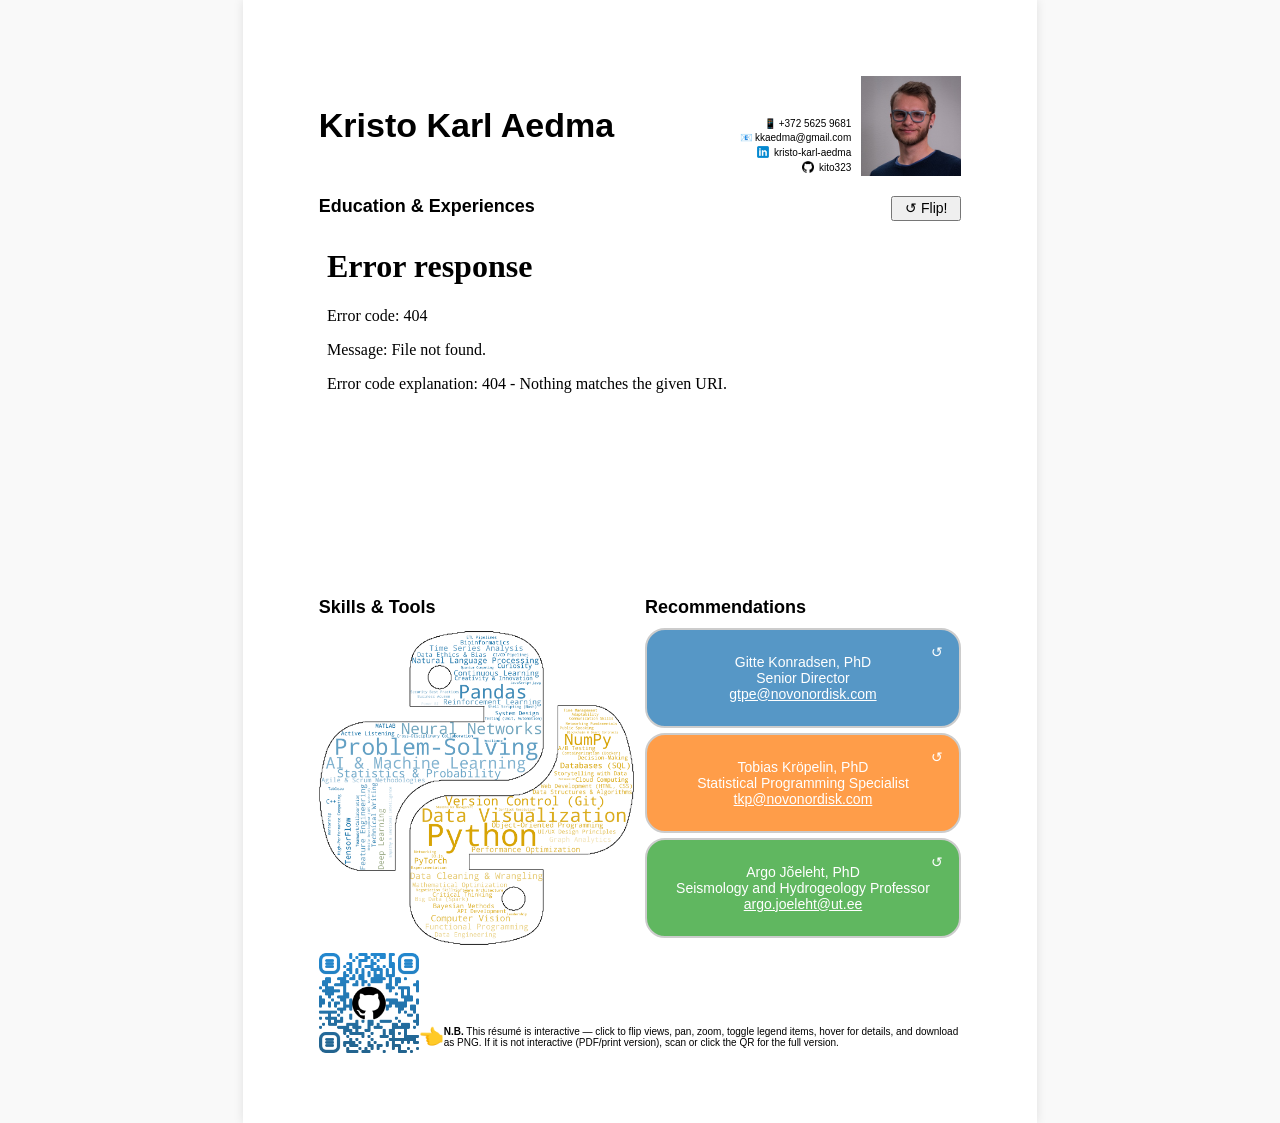
==== index.html @ a42f7d5d "Added pdf version Changed title too" ====
<!DOCTYPE html>
<html lang="en">
<head>
    <meta charset="UTF-8">
    <meta name="viewport" content="width=device-width, initial-scale=1.0">
    <title>Kristo's Resume</title>
    <link rel="stylesheet" href="style.css">
    <script>
        document.addEventListener('DOMContentLoaded', function() {
            const zoomContainer = document.querySelector('.zoom-container');
            const zoomImage = document.querySelector('.zoom-image');
    
            zoomContainer.addEventListener('mousemove', function(e) {
                const rect = zoomContainer.getBoundingClientRect();
                const x = e.clientX - rect.left;
                const y = e.clientY - rect.top;
                const xPercent = x / rect.width * 100;
                const yPercent = y / rect.height * 100;
    
                zoomImage.style.transformOrigin = `${xPercent}% ${yPercent}%`;
                zoomImage.style.transform = 'scale(3)';
            });
    
            zoomContainer.addEventListener('mouseleave', function() {
                zoomImage.style.transform = 'scale(1)';
                zoomImage.style.transformOrigin = 'center center';
            });
        });
    </script>
    <script>
        function hideSkeletonLoader(iframe) {
            const loader = iframe.previousElementSibling;
            if (loader && loader.classList.contains('skeleton-loader')) {
                loader.style.display = 'none';
            }
        }
    </script>
</head>
<body>
    <div class="a4">
        <div class="header">
            <h1>Kristo Karl Aedma</h1>
            <div style="display: flex; align-items: flex-end;">
                <div class="contact-links">
                    <a href="tel:+37256259681">
                        📱 +372 5625 9681
                    </a>
                    <a href="mailto:kkaedma@gmail.com">
                        📧 kkaedma@gmail.com
                    </a>
                    <a href="https://www.linkedin.com/in/kristo-karl-aedma" target="_blank">
                        <img src="linkedin-icon.png" alt="LinkedIn Icon"> kristo-karl-aedma
                    </a>
                    <a href="https://github.com/kito323" target="_blank">
                        <img src="github-icon.png" alt="GitHub Icon"> kito323
                    </a>
                </div>
                <div class="profile-pic">
                    <img src="myProfilePicCropScaledown.jpg" alt="Profile Picture">
                </div>
            </div>
        </div>

        <div class="section">
            <div style="display: flex; justify-content: space-between;">
                <h2>Education & Experiences</h2>
                <button class="flip-button" onclick="document.querySelector('.graph-flipper').classList.toggle('is-flipped')">↺ Flip!</button>
            </div>
            <div class="graph-flipper">
                <div class="graph-front">
                    <div class="skeleton-loader"></div>
                    <iframe src="timeline.html" onload="hideSkeletonLoader(this)"></iframe>
                </div>
                <div class="graph-back">
                    <div class="skeleton-loader"></div>
                    <iframe src="timeline2.html" onload="hideSkeletonLoader(this)"></iframe>
                </div>
            </div>
        </div>

        <div style="display: flex; justify-content: space-between; gap: 10px;">
            <div class="half-section">
                <h2>Skills & Tools</h2>
                <div class="graph-single zoom-container">
                    <div class="skeleton-loader"></div>
                    <img src="wordcloud.png" alt="Word Cloud" class="zoom-image">
                </div>
            </div>
            <div class="half-section">
                <h2>Recommendations</h2>
                <div class="recommendation" style="background-color: #1f76b4c0;">
                    <button class="flip-button" onclick="this.parentElement.classList.toggle('is-flipped')">↺</button>
                    <div class="recommendation-front">
                        Gitte Konradsen, PhD<br>Senior Director<br><a href="mailto:gtpe@novonordisk.com">gtpe@novonordisk.com</a>
                    </div>
                    <div class="recommendation-back">
                        Company: Novo Nordisk<br>Relation: Former direct manager
                    </div>
                </div>
                <div class="recommendation" style="background-color: #ff7e0ec0;">
                    <button class="flip-button" onclick="this.parentElement.classList.toggle('is-flipped')">↺</button>
                    <div class="recommendation-front">
                        Tobias Kröpelin, PhD<br>Statistical Programming Specialist<br><a href="mailto:tkp@novonordisk.com">tkp@novonordisk.com</a>
                    </div>
                    <div class="recommendation-back">
                        Company: Novo Nordisk<br>Relation: Collegue and MSc thesis supervisor
                    </div>
                </div>
                <div class="recommendation" style="background-color: #2ca02cc0;">
                    <button class="flip-button" onclick="this.parentElement.classList.toggle('is-flipped')">↺</button>
                    <div class="recommendation-front">
                        Argo Jõeleht, PhD<br>Seismology and Hydrogeology Professor<br><a href="mailto:argo.joeleht@ut.ee">argo.joeleht@ut.ee</a>
                    </div>
                    <div class="recommendation-back">
                        Company: University of Tartu<br>Relation: BSc thesis supervisor
                    </div>
                </div>
            </div>
        </div>
        <div class="note-section" style="height: 100%;">
            <div class="note-image">
                <a href="https://kito323.github.io/CV-HTML/" target="_blank">
                    <img src="qr-code.png" alt="Note Image">
                </a>
            </div>
            <p style="font-size: 20px;">👈</p>
            <p style="font-size: 10px;"><strong>N.B.</strong> This résumé is interactive — click to flip views, pan, zoom, toggle legend items, hover for details, and download as PNG. If it is not interactive (PDF/print version), scan or click the QR for the full version.</p>
        </div>
    </div>
</body>
</html>
---- style.css ----
* {
    margin: 0;
    padding: 0;
    box-sizing: border-box;
}

body {
    font-family: Arial, sans-serif;
    background-color: #f9f9f9;
}

.a4 {
    width: 210mm;
    height: 297mm;
    background: white;
    padding: 20mm;
    box-shadow: 0 0 10px rgba(0, 0, 0, 0.1);
    margin: auto; /* fixes width */
    display: flex;
    flex-direction: column;
}

.header, .note-section {
    display: flex; /* main axis is row */
    justify-content: space-between; /* main */
    align-items: flex-end; /* cross */
}

.header {
    margin-bottom: 20px;
    align-items: center;
}

h1 {
    font-size: 34px;
}

.profile-pic, .note-image {
    width: 100px;
    height: 100px;
    flex-shrink: 0;
}

.profile-pic img, .note-image img{
    width: 100%;
    height: 100%;
    object-fit: cover;
}

.contact-links {
    display: flex;
    flex-direction: column;
    align-items: flex-end;
    font-size: 10px;
    margin-right: 10px;
}

.contact-links a {
    display: flex;
    align-items: flex-end;
    margin-bottom: 3px;
    text-decoration: none;
    color: inherit;
}

.contact-links img {
    margin-right: 5px;
    width: 12px;
    height: 12px;
}

.section, .half-section {
    display: flex;
    flex-direction: column;
    margin-bottom: 20px;
}

h2 {
    font-size: 18px;
    margin-bottom: 10px;
}

.graph-single, .graph-flipper, .graph-front, .graph-back, .recommendation, .recommendation-front, .recommendation-back {
    display: flex;
    justify-content: center;
    align-items: center;
}

.graph-single, .graph-flipper { /* has flex-center */
    width: 100%;
    /* border: 1px solid #ccc; */
    border: none;
    color: #888;
    font-size: 14px;
}

.graph-single {
    height: 320px;
    align-items: flex-start;
}

.graph-flipper {
    height: 350px;
    transition: transform 0.6s;
    transform-style: preserve-3d;
}

.graph-flipper.is-flipped {
    transform: rotateY(180deg);
}

.skeleton-loader {
    width: 100%;
    height: 100%;
    background: linear-gradient(90deg, #f0f0f0 25%, #e0e0e0 50%, #f0f0f0 75%);
    background-size: 200% 100%;
    animation: loading 1.5s infinite;
    position: absolute;
    top: 0;
    left: 0;
}

@keyframes loading {
    0% {
        background-position: 200% 0;
    }
    100% {
        background-position: -200% 0;
    }
}

.graph-front, .graph-back, .recommendation-front, .recommendation-back {
    position: absolute;
    backface-visibility: hidden;
}

.graph-front, .graph-back {
    /* position: relative; */
    width: 100%;
    height: 100%;
}

iframe {
    width: 100%;
    height: 100%;
    border: none;
}

.graph-back {
    transform: rotateY(180deg);
}

.flip-button {
    width: 70px;
    height: 25px;
    font-size: 14px;
    font-family: inherit;
    cursor: pointer;
    z-index: 1;
}

.half-section {
    width: calc(50% - 5px);
    margin-bottom: 5px;
}

.zoom-container {
    overflow: hidden;
    position: relative;
}

.zoom-image {
    transition: transform 0.1s ease;
    width: 100%;
    height: 100%;
    object-fit: cover;
    position: absolute;
    top: 0;
    left: 0;
}

.recommendation { /* has flex-center */
    width: 100%;
    height: 100px;
    border: 2px solid #ccc;
    border-radius: 20px;
    font-size: 14px;
    color: white;
    text-align: center;
    margin-bottom: 5px;
    transition: transform 0.6s;
    transform-style: preserve-3d;
}

.recommendation a {
    color: inherit;
}

.recommendation.is-flipped {
    transform: rotateY(180deg);
}

.recommendation-front, .recommendation-back { /* has flex-center and flipping properties*/
    padding: 10px 15px;
    flex-direction: column;
}

.recommendation-back {
    transform: rotateY(180deg);
}

.recommendation .flip-button {
    width: 25px;
    color: inherit;
    top: 10px;
    right: 10px;
    position: absolute;
    background: none;
    border: none;
    border-radius: 50%; /* circle even when border is none */
}

.note-section {
    flex-grow: 1;
}
.note-section p {
    margin-bottom: 5px;
}

/* Scale the content for screen view */
/* It might not be the best idea as when zoomed in from browser, some of the left side becomes inaccessible... */
.scale-content {
    transform: scale(1.67);
    transform-origin: top center;
}

@media print {
    body {
        background: none;
        padding: 0;
    }
    
    .scale-content {
        transform: none;
    }

    .a4 {
        box-shadow: none;
        page-break-after: avoid;
    }

    .graph-flipper .graph-back, .graph-flipper.is-flipped .graph-front, 
    .recommendation .recommendation-back, .recommendation.is-flipped .recommendation-front {
        display: none;
    }

    .graph-flipper .graph-front, .graph-flipper.is-flipped .graph-back, 
    .recommendation .recommendation-front, .recommendation.is-flipped .recommendation-back {
        display: block;
    }

    .flip-button {
        display: none;
    }
}
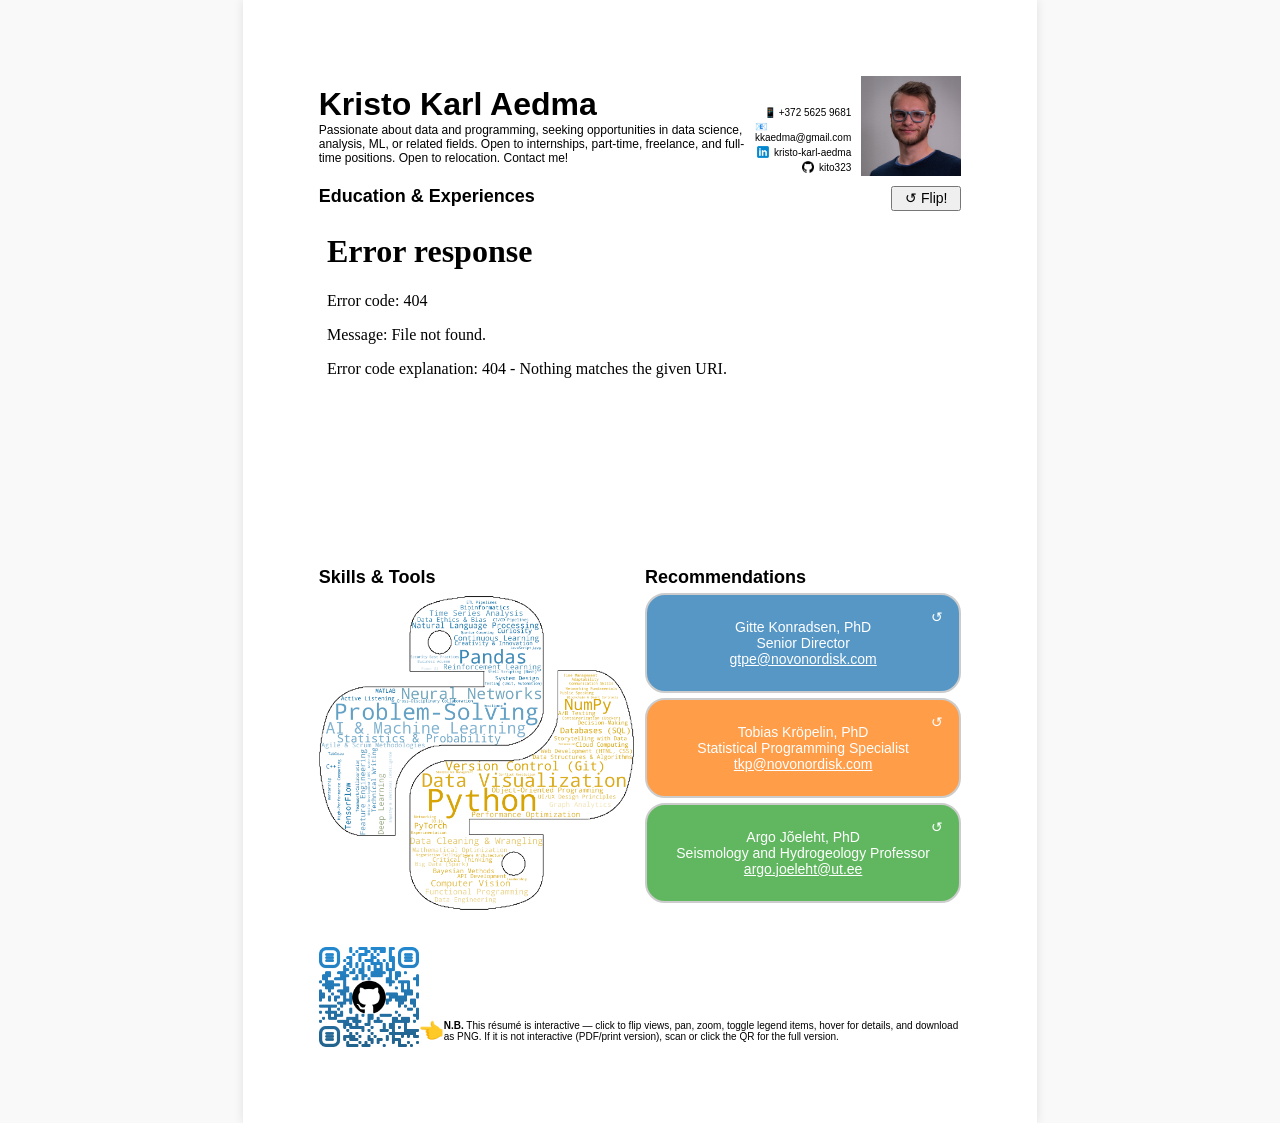
==== commit 3557cf6f: "Added small description" ====
--- a/index.html
+++ b/index.html
@@ -39,7 +39,14 @@
 <body>
     <div class="a4">
         <div class="header">
-            <h1>Kristo Karl Aedma</h1>
+            <div>
+                <h1>Kristo Karl Aedma</h1>
+                <div>
+                    <p style="font-size: 12px;">
+                        Passionate about data and programming, seeking opportunities in data science, analysis, ML, or related fields. Open to internships, part-time, freelance, and full-time positions. Open to relocation. Contact me!
+                    </p>
+                </div>
+            </div>
             <div style="display: flex; align-items: flex-end;">
                 <div class="contact-links">
                     <a href="tel:+37256259681">
--- a/style.css
+++ b/style.css
@@ -27,12 +27,12 @@
 }
 
 .header {
-    margin-bottom: 20px;
+    margin-bottom: 10px;
     align-items: center;
 }
 
 h1 {
-    font-size: 34px;
+    font-size: 32px;
 }
 
 .profile-pic, .note-image {
@@ -72,12 +72,12 @@
 .section, .half-section {
     display: flex;
     flex-direction: column;
-    margin-bottom: 20px;
+    margin-bottom: 5px;
 }
 
 h2 {
     font-size: 18px;
-    margin-bottom: 10px;
+    margin-bottom: 5px;
 }
 
 .graph-single, .graph-flipper, .graph-front, .graph-back, .recommendation, .recommendation-front, .recommendation-back {
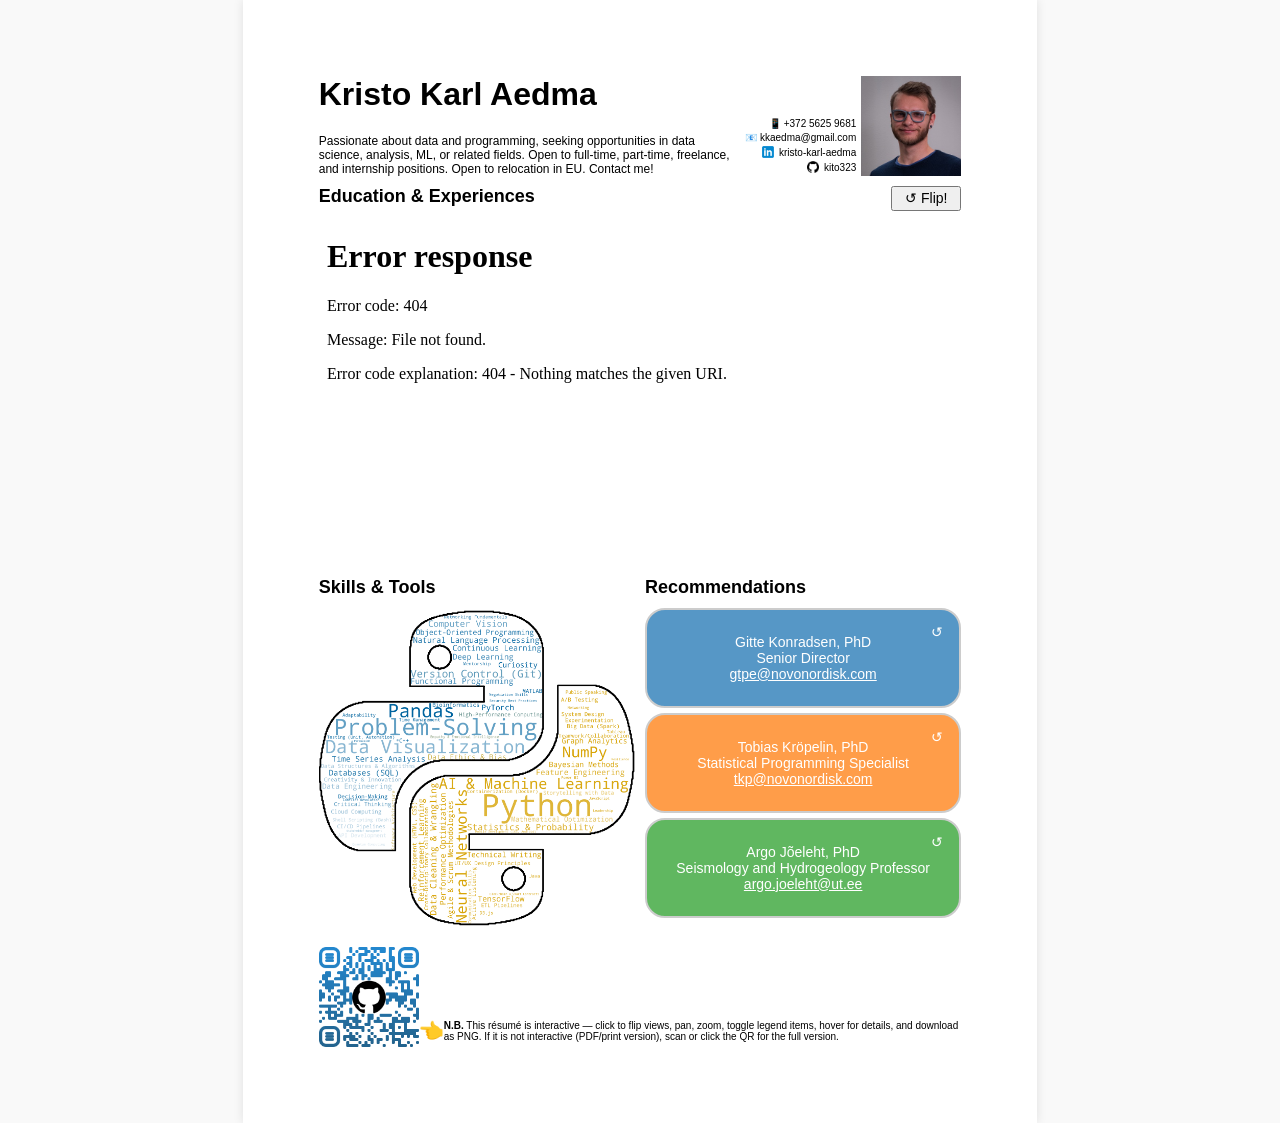
==== commit 8bf2cbbf: "Updated description layout" ====
--- a/index.html
+++ b/index.html
@@ -39,11 +39,11 @@
 <body>
     <div class="a4">
         <div class="header">
-            <div>
+            <div style="display: flex; flex-direction: column; justify-content: space-between; height: 100%; width: 64%;">
                 <h1>Kristo Karl Aedma</h1>
                 <div>
                     <p style="font-size: 12px;">
-                        Passionate about data and programming, seeking opportunities in data science, analysis, ML, or related fields. Open to internships, part-time, freelance, and full-time positions. Open to relocation. Contact me!
+                        Passionate about data and programming, seeking opportunities in data science, analysis, ML, or related fields. Open to full-time, part-time, freelance, and internship positions. Open to relocation in EU. Contact me!
                     </p>
                 </div>
             </div>
--- a/style.css
+++ b/style.css
@@ -52,7 +52,7 @@
     flex-direction: column;
     align-items: flex-end;
     font-size: 10px;
-    margin-right: 10px;
+    margin-right: 5px;
 }
 
 .contact-links a {
@@ -72,12 +72,12 @@
 .section, .half-section {
     display: flex;
     flex-direction: column;
-    margin-bottom: 5px;
+    margin-bottom: 10px;
 }
 
 h2 {
     font-size: 18px;
-    margin-bottom: 5px;
+    margin-bottom: 10px;
 }
 
 .graph-single, .graph-flipper, .graph-front, .graph-back, .recommendation, .recommendation-front, .recommendation-back {
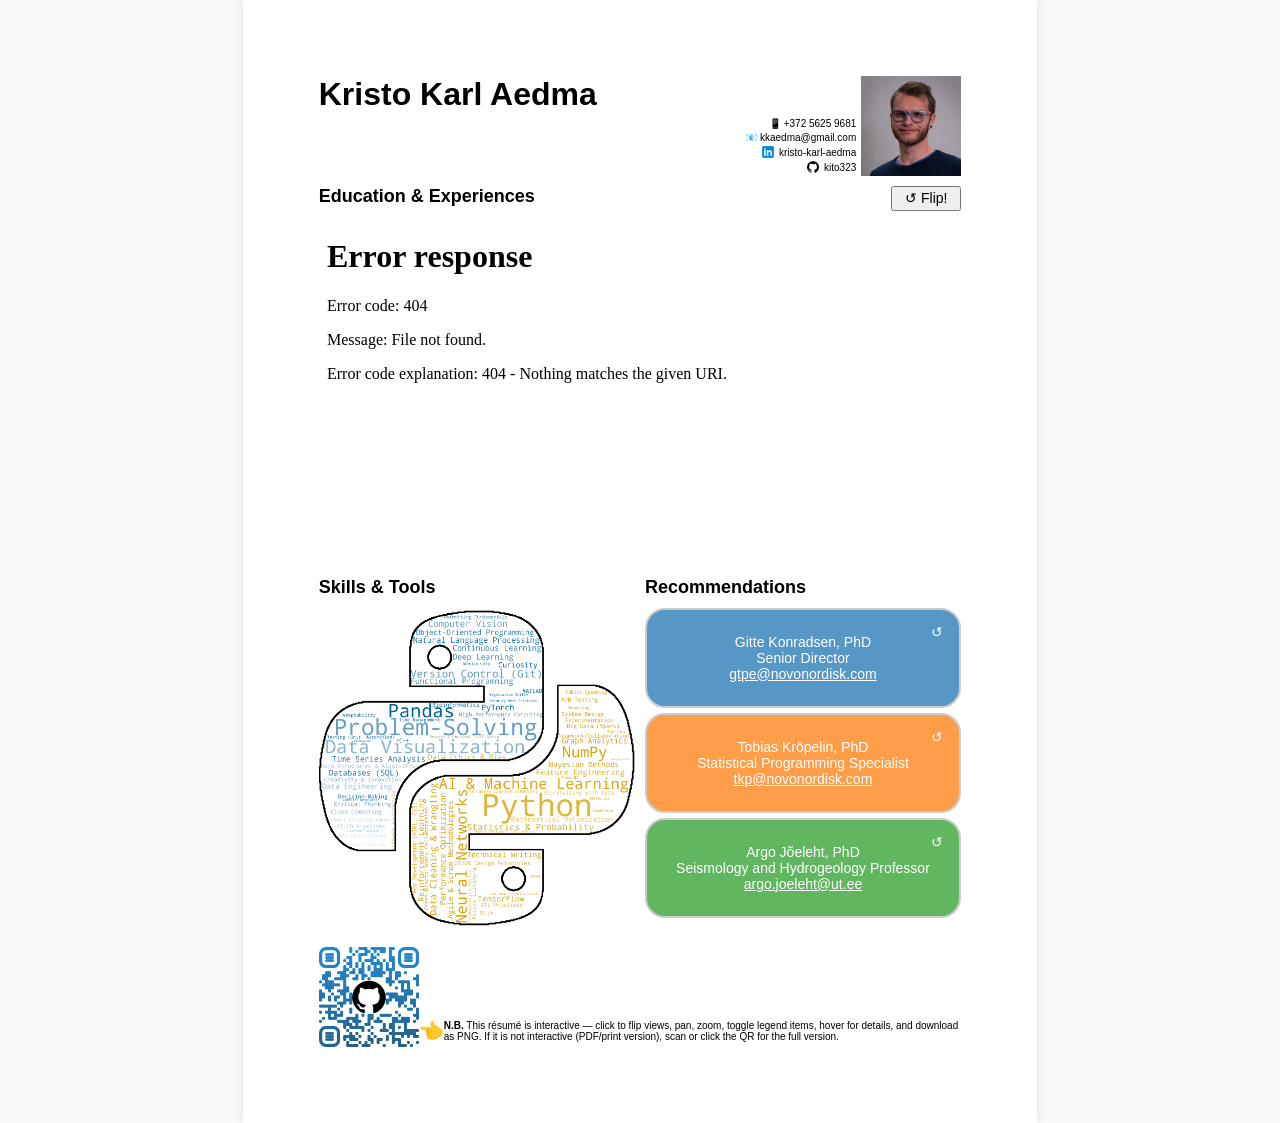
==== commit 83c6460b: "Better IP JS" ====
--- a/index.html
+++ b/index.html
@@ -35,6 +35,36 @@
             }
         }
     </script>
+    <script>
+        document.addEventListener('DOMContentLoaded', function () {
+            const urlParams = new URLSearchParams(window.location.search);
+            const useDefault = urlParams.get('default') === 'true';
+            const locationText = document.getElementById('location-text');
+
+            // // Replace 'YOUR_API_KEY' with your actual API key from the geolocation service
+            // const apiKey = 'YOUR_API_KEY';
+            const apiUrl = `https://ipapi.co/json/`;
+            if (useDefault) {
+                locationText.innerHTML = `
+                    Passionate about data and programming, seeking opportunities in data science, analysis, ML, or related fields. Open to full-time, part-time, freelance, and internship positions. Open to relocation in EU. Contact me!
+                `;
+            } else {
+                fetch(apiUrl)
+                    .then(response => response.json())
+                    .then(data => {
+                        if (data.continent_code == 'EU') {
+                            const location = data.region || data.country_name;
+                            locationText.innerHTML = `
+                                Passionate about data and programming, seeking opportunities in data science, analysis, ML, or related fields. Open to full-time, part-time, freelance, and internship positions near ${location}. Contact me!
+                            `;
+                        }
+                    })
+                    .catch(error => {
+                        console.error('Error fetching location:', error);
+                    });
+            }
+        });
+    </script>
 </head>
 <body>
     <div class="a4">
@@ -42,9 +72,7 @@
             <div style="display: flex; flex-direction: column; justify-content: space-between; height: 100%; width: 64%;">
                 <h1>Kristo Karl Aedma</h1>
                 <div>
-                    <p style="font-size: 12px;">
-                        Passionate about data and programming, seeking opportunities in data science, analysis, ML, or related fields. Open to full-time, part-time, freelance, and internship positions. Open to relocation in EU. Contact me!
-                    </p>
+                    <p id="location-text" style="font-size: 12px;"> </p>
                 </div>
             </div>
             <div style="display: flex; align-items: flex-end;">
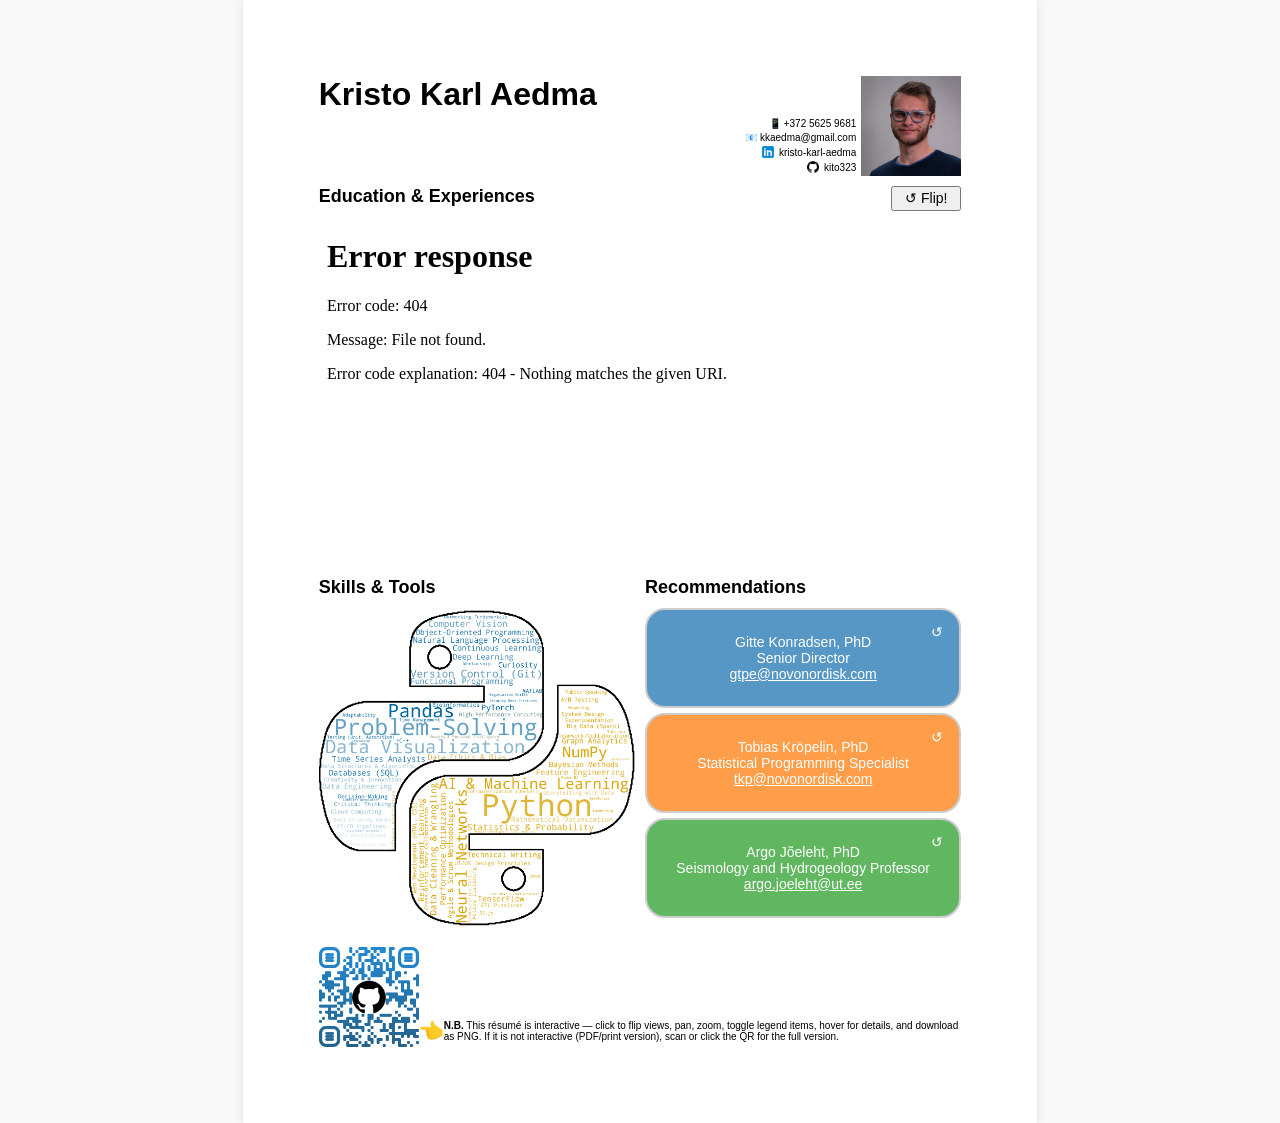
==== commit 087d765f: "Small fix" ====
--- a/index.html
+++ b/index.html
@@ -55,7 +55,7 @@
                         if (data.continent_code == 'EU') {
                             const location = data.region || data.country_name;
                             locationText.innerHTML = `
-                                Passionate about data and programming, seeking opportunities in data science, analysis, ML, or related fields. Open to full-time, part-time, freelance, and internship positions near ${location}. Contact me!
+                                Passionate about data and programming, seeking opportunities in data science, analysis, ML, or related fields. Open to full-time, part-time, freelance, and internship positions in ${location}. Contact me!
                             `;
                         }
                     })
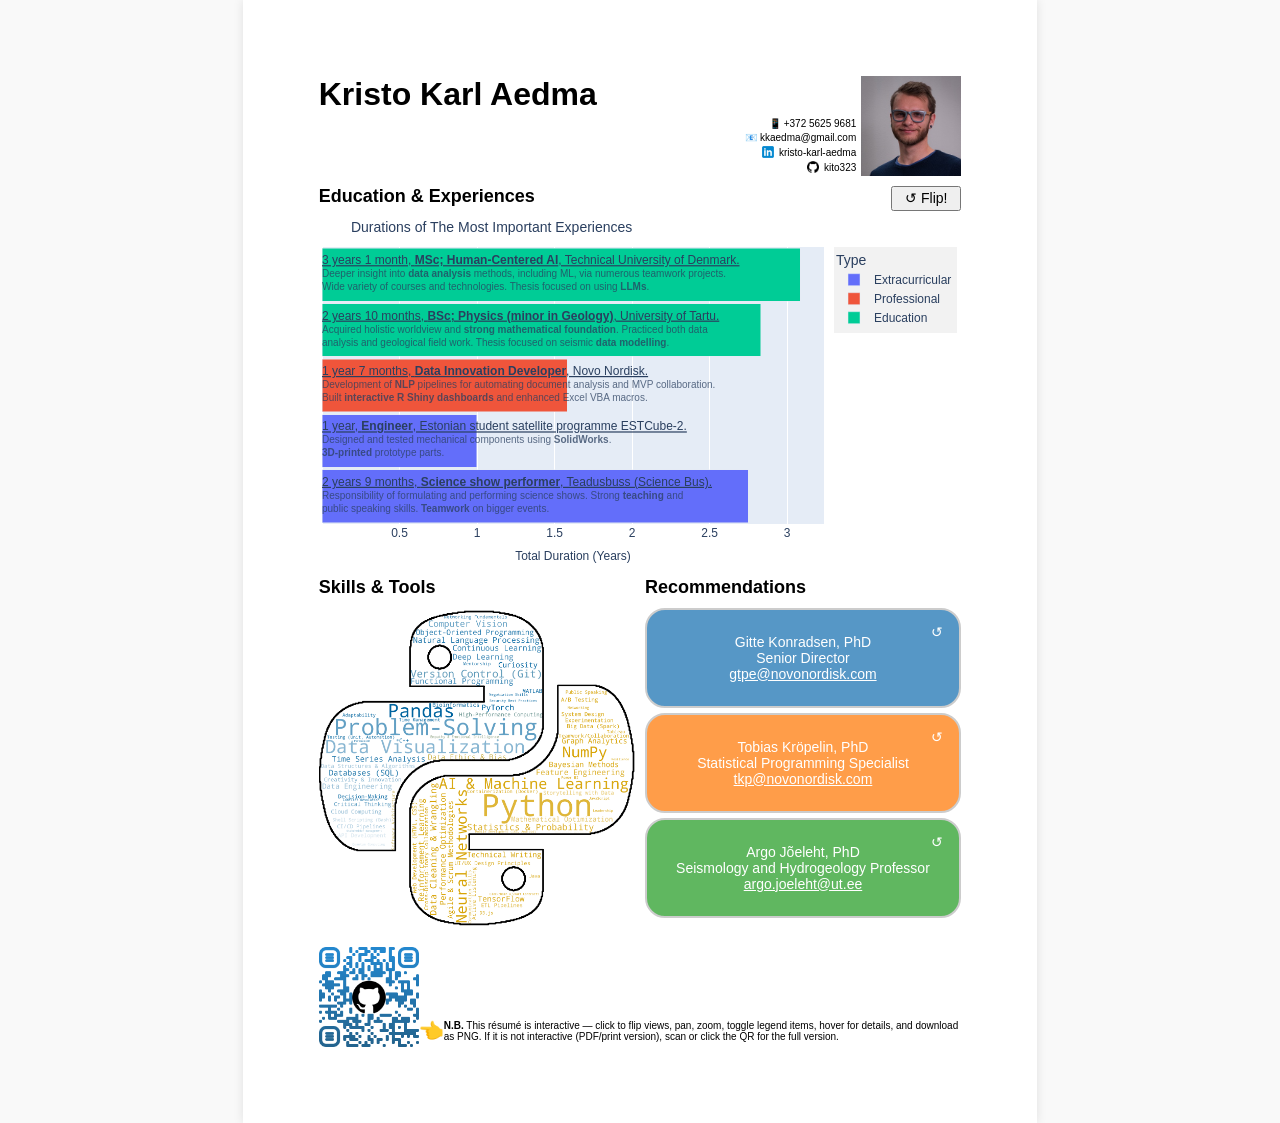
==== commit ff3d334b: "Added new graph of important experience" ====
--- a/index.html
+++ b/index.html
@@ -55,7 +55,7 @@
                         if (data.continent_code == 'EU') {
                             const location = data.region || data.country_name;
                             locationText.innerHTML = `
-                                Passionate about data and programming, seeking opportunities in data science, analysis, ML, or related fields. Open to full-time, part-time, freelance, and internship positions in ${location}. Contact me!
+                                Passionate about data and programming, seeking opportunities in data science, analysis, ML, or related fields. Open to full-time, part-time, freelance, and internship positions in and near ${location}. Contact me!
                             `;
                         }
                     })
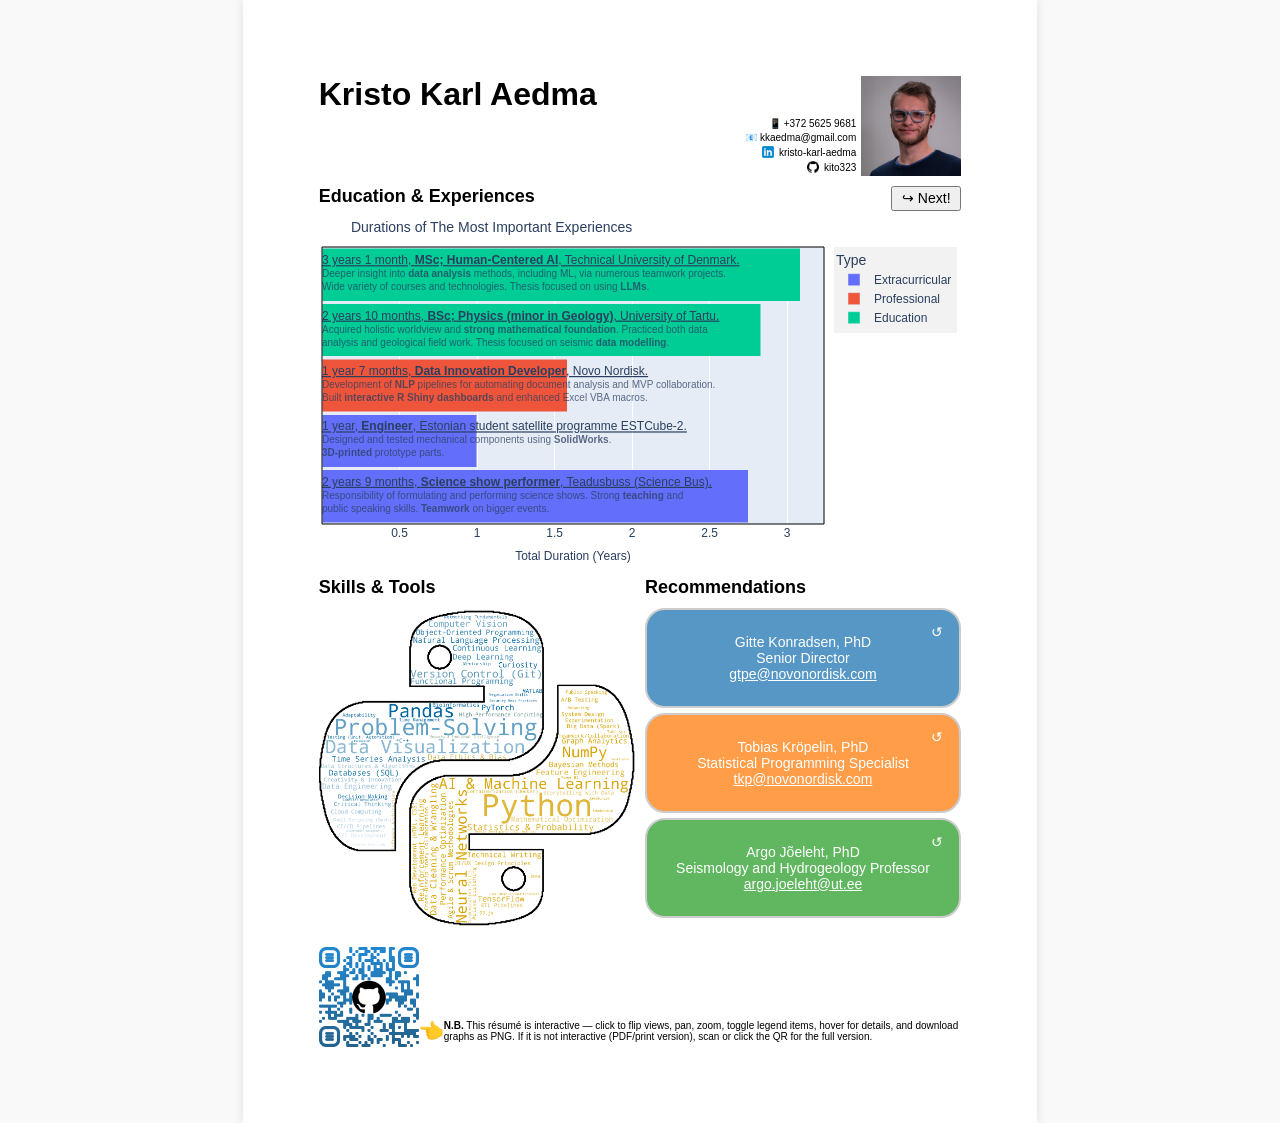
==== commit 25a54acb: "3-flip experience graphs Finalized the "important experience" graph Generated all the combined and P" ====
--- a/index.html
+++ b/index.html
@@ -65,6 +65,22 @@
             }
         });
     </script>
+    <script>
+        let currentSideIndex = 0;
+
+        function flipNextSide() {
+            const flipper = document.querySelector('.graph-flipper');
+            const sides = flipper.querySelectorAll('.graph-side');
+            const totalSides = sides.length;
+
+            // Reset current side
+            sides[currentSideIndex].style.transform = 'rotateY(180deg)';
+
+            // Move to the next side
+            currentSideIndex = (currentSideIndex + 1) % totalSides;
+            sides[currentSideIndex].style.transform = 'rotateY(0deg)';
+        }
+    </script>
 </head>
 <body>
     <div class="a4">
@@ -99,16 +115,20 @@
         <div class="section">
             <div style="display: flex; justify-content: space-between;">
                 <h2>Education & Experiences</h2>
-                <button class="flip-button" onclick="document.querySelector('.graph-flipper').classList.toggle('is-flipped')">↺ Flip!</button>
+                <button class="flip-button" onclick="flipNextSide()">↪ Next!</button>
             </div>
             <div class="graph-flipper">
-                <div class="graph-front">
+                <div class="graph-side graph-side1">
                     <div class="skeleton-loader"></div>
                     <iframe src="timeline.html" onload="hideSkeletonLoader(this)"></iframe>
                 </div>
-                <div class="graph-back">
+                <div class="graph-side graph-side2">
                     <div class="skeleton-loader"></div>
                     <iframe src="timeline2.html" onload="hideSkeletonLoader(this)"></iframe>
+                </div>
+                <div class="graph-side graph-side3">
+                    <div class="skeleton-loader"></div>
+                    <iframe src="timeline3.html" onload="hideSkeletonLoader(this)"></iframe>
                 </div>
             </div>
         </div>
@@ -159,7 +179,7 @@
                 </a>
             </div>
             <p style="font-size: 20px;">👈</p>
-            <p style="font-size: 10px;"><strong>N.B.</strong> This résumé is interactive — click to flip views, pan, zoom, toggle legend items, hover for details, and download as PNG. If it is not interactive (PDF/print version), scan or click the QR for the full version.</p>
+            <p style="font-size: 10px;"><strong>N.B.</strong> This résumé is interactive — click to flip views, pan, zoom, toggle legend items, hover for details, and download graphs as PNG. If it is not interactive (PDF/print version), scan or click the QR for the full version.</p>
         </div>
     </div>
 </body>
--- a/style.css
+++ b/style.css
@@ -100,13 +100,20 @@
 }
 
 .graph-flipper {
+    position: relative;
     height: 350px;
+}
+
+.graph-side {
+    width: 100%;
+    height: 100%;
     transition: transform 0.6s;
     transform-style: preserve-3d;
-}
-
-.graph-flipper.is-flipped {
-    transform: rotateY(180deg);
+    transform: rotateY(180deg); /* Initially hidden */
+}
+
+.graph-side1 {
+    transform: rotateY(0deg); /* Initially visible */
 }
 
 .skeleton-loader {
@@ -129,25 +136,15 @@
     }
 }
 
-.graph-front, .graph-back, .recommendation-front, .recommendation-back {
+.graph-side, .recommendation-front, .recommendation-back {
     position: absolute;
     backface-visibility: hidden;
 }
 
-.graph-front, .graph-back {
-    /* position: relative; */
-    width: 100%;
-    height: 100%;
-}
-
 iframe {
     width: 100%;
     height: 100%;
     border: none;
-}
-
-.graph-back {
-    transform: rotateY(180deg);
 }
 
 .flip-button {
@@ -249,12 +246,18 @@
         page-break-after: avoid;
     }
 
-    .graph-flipper .graph-back, .graph-flipper.is-flipped .graph-front, 
+    .graph-flipper .graph-side {
+        display: none; /* Hide all sides */
+    }
+
+    .graph-flipper .graph-side[style*="rotateY(0deg)"] {
+        display: block; /* Show only the currently visible side */
+    }
+
     .recommendation .recommendation-back, .recommendation.is-flipped .recommendation-front {
         display: none;
     }
 
-    .graph-flipper .graph-front, .graph-flipper.is-flipped .graph-back, 
     .recommendation .recommendation-front, .recommendation.is-flipped .recommendation-back {
         display: block;
     }
